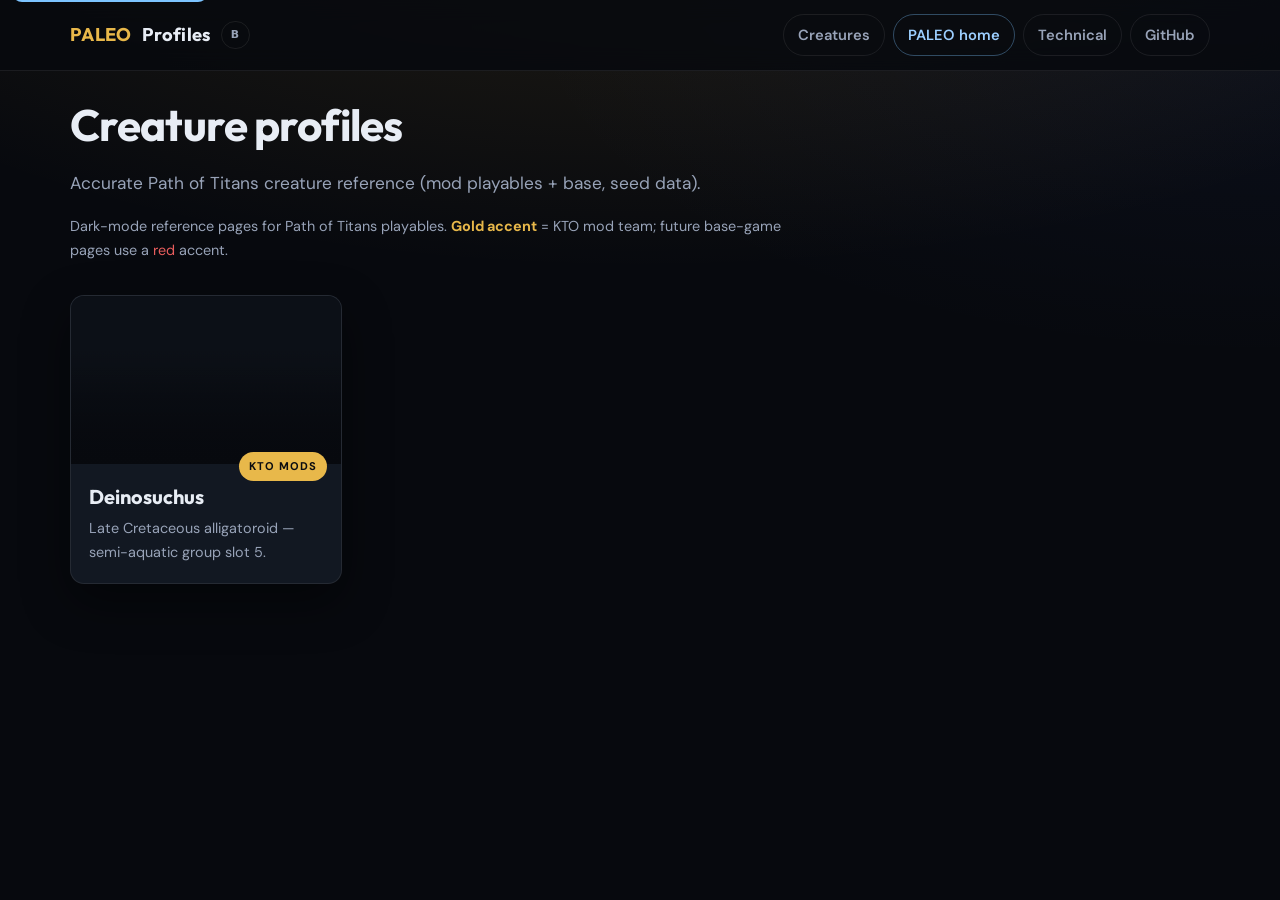
==== pages/profiles/index.html @ 763c5f29 "Add PALEO Profiles mini-site (KTODeino) Introduce a PALEO Profiles mini-site under pages/profiles: a" ====
<!doctype html>
<html lang="en">
<head>
  <meta charset="utf-8" />
  <meta name="viewport" content="width=device-width, initial-scale=1" />
  <title>PALEO Profiles | Creature reference</title>
  <meta name="description" content="PALEO Profiles — accurate Path of Titans mod playable reference combining wiki context with server curve data." />
  <link rel="stylesheet" href="css/profiles.css" />
</head>
<body class="theme-kto">
  <a class="skip-link" href="#mainContent">Skip to main content</a>
  <header class="profiles-nav">
    <div class="profiles-nav-inner">
      <a class="profiles-brand" href="index.html"><span class="accent">PALEO</span> Profiles <span class="profiles-brand-badge">β</span></a>
      <nav class="profiles-links" aria-label="Profiles">
        <a href="index.html" aria-current="page">Creatures</a>
        <a class="home-link" href="../index.html">PALEO home</a>
        <a href="../technical.html">Technical</a>
        <a href="https://github.com/PALEO-AI-System/PALEO" target="_blank" rel="noopener noreferrer">GitHub</a>
      </nav>
    </div>
  </header>

  <main class="wrap" id="mainContent">
    <div class="dashboard-hero">
      <h1>Creature profiles</h1>
      <p id="dashboard-subtitle" class="lead">Loading…</p>
      <p class="muted">
        Dark-mode reference pages for Path of Titans playables. <strong class="theme-kto" style="color: var(--accent)">Gold accent</strong> = KTO mod team;
        future base-game pages use a <span style="color: #e85d5d">red</span> accent.
      </p>
    </div>
    <div id="creature-grid" class="dashboard-grid" aria-live="polite"></div>
  </main>

  <script src="js/dashboard.js" defer></script>
</body>
</html>
---- pages/profiles/css/profiles.css ----
/* PALEO Profiles — standalone wiki aesthetic (dark-first) */
@import url("https://fonts.googleapis.com/css2?family=DM+Sans:ital,opsz,wght@0,9..40,400;0,9..40,500;0,9..40,600;0,9..40,700;1,9..40,400&family=Outfit:wght@450;500;600;700&display=swap");

:root {
  --bg-deep: #07090e;
  --bg: #0c1017;
  --bg-elev: #121822;
  --bg-hover: #1a2230;
  --ink: #e8edf5;
  --ink-soft: #98a3b8;
  --line: rgba(255, 255, 255, 0.08);
  --focus: #7cc4ff;
  --radius: 14px;
  --shadow: 0 18px 48px rgba(0, 0, 0, 0.45);
  /* Default accent (overridden per theme) */
  --accent: #e8b84a;
  --accent-dim: rgba(232, 184, 74, 0.14);
  --accent-glow: rgba(232, 184, 74, 0.35);
  --danger: #e85d5d;
  --danger-dim: rgba(232, 93, 93, 0.14);
  --font-display: "Outfit", system-ui, sans-serif;
  --font-body: "DM Sans", system-ui, sans-serif;
}

.theme-kto {
  --accent: #e8b84a;
  --accent-2: #f0ca6c;
  --accent-dim: rgba(232, 184, 74, 0.14);
  --accent-glow: rgba(232, 184, 74, 0.4);
}

.theme-base {
  --accent: #e85d5d;
  --accent-2: #ff7a7a;
  --accent-dim: rgba(232, 93, 93, 0.14);
  --accent-glow: rgba(232, 93, 93, 0.35);
}

*,
*::before,
*::after {
  box-sizing: border-box;
}

html {
  scroll-behavior: smooth;
}

body {
  margin: 0;
  font-family: var(--font-body);
  font-optical-sizing: auto;
  background: var(--bg-deep);
  color: var(--ink);
  line-height: 1.65;
  min-height: 100vh;
  background-image:
    radial-gradient(ellipse 80% 50% at 50% -20%, var(--accent-dim), transparent),
    radial-gradient(ellipse 60% 40% at 100% 0%, rgba(80, 120, 255, 0.06), transparent);
}

a {
  color: var(--accent-2, var(--accent));
  text-decoration-thickness: 1px;
  text-underline-offset: 3px;
}

a:hover {
  color: var(--ink);
}

.skip-link {
  position: absolute;
  top: -48px;
  left: 12px;
  z-index: 200;
  padding: 10px 14px;
  background: var(--bg-elev);
  color: var(--ink);
  border: 2px solid var(--focus);
  border-radius: 10px;
  font-weight: 700;
}

.skip-link:focus {
  top: 10px;
}

/* Nav */
.profiles-nav {
  position: sticky;
  top: 0;
  z-index: 100;
  border-bottom: 1px solid var(--line);
  background: rgba(7, 9, 14, 0.82);
  backdrop-filter: blur(12px);
}

.profiles-nav-inner {
  max-width: 1180px;
  margin: 0 auto;
  padding: 14px 20px;
  display: flex;
  align-items: center;
  justify-content: space-between;
  gap: 12px;
  flex-wrap: wrap;
}

.profiles-brand {
  font-family: var(--font-display);
  font-weight: 700;
  font-size: 1.15rem;
  letter-spacing: 0.02em;
  display: flex;
  align-items: center;
  gap: 10px;
  color: var(--ink);
  text-decoration: none;
}

.profiles-brand span.accent {
  color: var(--accent);
}

.profiles-brand-badge {
  font-size: 0.68rem;
  font-weight: 600;
  text-transform: uppercase;
  letter-spacing: 0.12em;
  padding: 4px 9px;
  border-radius: 999px;
  border: 1px solid var(--line);
  color: var(--ink-soft);
}

.profiles-links {
  display: flex;
  flex-wrap: wrap;
  align-items: center;
  gap: 8px;
}

.profiles-links a {
  text-decoration: none;
  font-weight: 600;
  font-size: 0.92rem;
  padding: 8px 14px;
  border-radius: 999px;
  border: 1px solid var(--line);
  color: var(--ink-soft);
  background: transparent;
  transition: border-color 0.15s ease, color 0.15s ease, background 0.15s ease;
}

.profiles-links a:hover {
  color: var(--ink);
  border-color: var(--accent);
  background: var(--accent-dim);
}

.profiles-links a.home-link {
  border-color: rgba(124, 196, 255, 0.35);
  color: #9ccfff;
}

.wrap {
  max-width: 1180px;
  margin: 0 auto;
  padding: 28px 20px 72px;
}

h1,
h2,
h3 {
  font-family: var(--font-display);
  line-height: 1.2;
  letter-spacing: -0.02em;
  margin: 0 0 12px;
}

h1 {
  font-size: clamp(2rem, 4.5vw, 2.75rem);
}

h2 {
  font-size: 1.35rem;
  margin-top: 36px;
  padding-bottom: 8px;
  border-bottom: 1px solid var(--line);
  color: var(--ink);
}

h3 {
  font-size: 1.05rem;
  color: var(--accent);
  margin-top: 22px;
}

p,
li {
  color: var(--ink-soft);
  max-width: 72ch;
}

.lead {
  font-size: 1.08rem;
  color: var(--ink-soft);
  max-width: 65ch;
}

.muted {
  font-size: 0.9rem;
  color: var(--ink-soft);
}

/* Dashboard cards */
.dashboard-hero {
  margin-bottom: 32px;
}

.dashboard-hero h1 {
  margin-bottom: 8px;
}

.dashboard-grid {
  display: grid;
  grid-template-columns: repeat(auto-fill, minmax(270px, 1fr));
  gap: 18px;
}

.creature-card {
  display: block;
  text-decoration: none;
  border-radius: var(--radius);
  border: 1px solid var(--line);
  background: var(--bg-elev);
  overflow: hidden;
  box-shadow: var(--shadow);
  transition: transform 0.18s ease, border-color 0.18s ease, box-shadow 0.18s ease;
}

.creature-card:hover {
  transform: translateY(-4px);
  border-color: rgba(255, 255, 255, 0.14);
  box-shadow: 0 22px 56px rgba(0, 0, 0, 0.55), 0 0 0 1px var(--accent-glow);
}

.creature-card-image {
  aspect-ratio: 16 / 10;
  background: var(--bg);
  background-size: cover;
  background-position: center;
  position: relative;
}

.creature-card-image::after {
  content: "";
  position: absolute;
  inset: 0;
  background: linear-gradient(180deg, transparent 40%, rgba(7, 9, 14, 0.92) 100%);
}

.creature-card-body {
  padding: 16px 18px 18px;
  position: relative;
}

.creature-card-tag {
  position: absolute;
  top: -12px;
 right: 14px;
  font-size: 0.7rem;
  font-weight: 700;
  text-transform: uppercase;
  letter-spacing: 0.08em;
  padding: 5px 10px;
  border-radius: 999px;
  background: var(--accent);
  color: #0a0c10;
}

.creature-card.theme-base .creature-card-tag {
  background: var(--danger);
  color: #fff;
}

.creature-card-name {
  font-family: var(--font-display);
  font-weight: 700;
  font-size: 1.25rem;
  color: var(--ink);
  margin: 0 0 4px;
}

.creature-card-sub {
  font-size: 0.9rem;
  color: var(--ink-soft);
  margin: 0;
}

/* Profile hero */
.profile-hero {
  display: grid;
  grid-template-columns: 1fr 1.1fr;
  gap: 24px;
  align-items: stretch;
  margin-bottom: 32px;
}

@media (max-width: 880px) {
  .profile-hero {
    grid-template-columns: 1fr;
  }
}

.profile-hero-visual {
  border-radius: var(--radius);
  border: 1px solid var(--line);
  min-height: 280px;
  background-size: cover;
  background-position: center;
  box-shadow: var(--shadow);
  position: relative;
  overflow: hidden;
}

.profile-hero-visual::before {
  content: "";
  position: absolute;
  inset: 0;
  background: linear-gradient(135deg, var(--accent-dim), transparent 50%);
  pointer-events: none;
}

.profile-hero-text .eyebrow {
  font-size: 0.72rem;
  font-weight: 700;
  text-transform: uppercase;
  letter-spacing: 0.14em;
  color: var(--accent);
  margin-bottom: 8px;
}

.stat-chips {
  display: flex;
  flex-wrap: wrap;
  gap: 8px;
  margin: 16px 0;
}

.stat-chip {
  font-size: 0.82rem;
  font-weight: 600;
  padding: 6px 11px;
  border-radius: 8px;
  background: var(--bg-elev);
  border: 1px solid var(--line);
  color: var(--ink-soft);
}

.star-row {
  display: flex;
  flex-wrap: wrap;
  gap: 10px 20px;
  margin-top: 14px;
}

.star-item {
  font-size: 0.88rem;
  color: var(--ink-soft);
}

.star-item strong {
  color: var(--ink);
  display: block;
  font-size: 0.75rem;
  text-transform: uppercase;
  letter-spacing: 0.06em;
  margin-bottom: 2px;
}

.stars {
  color: var(--accent);
  letter-spacing: 1px;
}

/* Panels & tables */
.panel {
  background: var(--bg-elev);
  border: 1px solid var(--line);
  border-radius: var(--radius);
  padding: 18px 20px;
  margin: 16px 0 24px;
  box-shadow: 0 8px 28px rgba(0, 0, 0, 0.25);
}

.table-wrap {
  overflow-x: auto;
  margin: 12px 0;
  border-radius: 10px;
  border: 1px solid var(--line);
}

table.profile-table {
  width: 100%;
  border-collapse: collapse;
  font-size: 0.88rem;
}

table.profile-table th,
table.profile-table td {
  padding: 10px 12px;
  text-align: left;
  border-bottom: 1px solid var(--line);
}

table.profile-table th {
  font-family: var(--font-display);
  font-weight: 600;
  color: var(--ink);
  background: rgba(0, 0, 0, 0.25);
}

table.profile-table tr:last-child td {
  border-bottom: none;
}

table.profile-table td.num {
  font-variant-numeric: tabular-nums;
  white-space: nowrap;
}

/* Tabs */
.tab-bar {
  display: flex;
  flex-wrap: wrap;
  gap: 8px;
  margin-bottom: 12px;
}

.tab-btn {
  font-family: var(--font-body);
  font-weight: 600;
  font-size: 0.88rem;
  padding: 8px 14px;
  border-radius: 999px;
  border: 1px solid var(--line);
  background: var(--bg);
  color: var(--ink-soft);
  cursor: pointer;
  transition: background 0.15s ease, border-color 0.15s ease, color 0.15s ease;
}

.tab-btn:hover {
  color: var(--ink);
  border-color: var(--accent);
}

.tab-btn[aria-selected="true"] {
  background: var(--accent-dim);
  border-color: var(--accent);
  color: var(--accent);
}

.tab-panel[hidden] {
  display: none !important;
}

pre.curve-dump {
  font-family: ui-monospace, "Cascadia Code", monospace;
  font-size: 0.72rem;
  line-height: 1.45;
  padding: 16px;
  margin: 0;
  background: #05070b;
  color: #b8c5d9;
  overflow-x: auto;
  max-height: min(70vh, 520px);
  overflow-y: auto;
  white-space: pre-wrap;
  word-break: break-word;
}

/* Skins */
.skin-grid {
  display: grid;
  grid-template-columns: repeat(auto-fill, minmax(240px, 1fr));
  gap: 14px;
}

.skin-card {
  border: 1px solid var(--line);
  border-radius: var(--radius);
  padding: 14px;
  background: var(--bg);
}

.skin-card h4 {
  margin: 0 0 8px;
  font-family: var(--font-display);
  font-size: 1rem;
  color: var(--ink);
}

.skin-notes label {
  display: block;
  font-size: 0.78rem;
  font-weight: 600;
  text-transform: uppercase;
  letter-spacing: 0.06em;
  color: var(--ink-soft);
  margin-bottom: 6px;
  margin-top: 10px;
}

.skin-notes textarea {
  width: 100%;
  min-height: 64px;
  padding: 8px 10px;
  border-radius: 8px;
  border: 1px solid var(--line);
  background: var(--bg-deep);
  color: var(--ink);
  font-family: var(--font-body);
  font-size: 0.85rem;
  resize: vertical;
}

.skin-notes button {
  margin-top: 8px;
  font-weight: 600;
  font-size: 0.82rem;
  padding: 6px 12px;
  border-radius: 8px;
  border: 1px solid var(--accent);
  background: var(--accent-dim);
  color: var(--accent);
  cursor: pointer;
}

.skin-notes button:hover {
  background: rgba(232, 184, 74, 0.25);
}

/* Loadout */
.loadout-grid {
  display: grid;
  grid-template-columns: repeat(auto-fill, minmax(220px, 1fr));
  gap: 14px;
  margin-top: 12px;
}

.loadout-field label {
  display: block;
  font-size: 0.78rem;
  font-weight: 600;
  text-transform: uppercase;
  letter-spacing: 0.05em;
  color: var(--ink-soft);
  margin-bottom: 6px;
}

.loadout-field select {
  width: 100%;
  padding: 10px 12px;
  border-radius: 8px;
  border: 1px solid var(--line);
  background: var(--bg-deep);
  color: var(--ink);
  font-family: var(--font-body);
  font-size: 0.9rem;
}

.loadout-actions {
  display: flex;
  flex-wrap: wrap;
  gap: 10px;
  margin-top: 16px;
}

.loadout-actions button {
  font-weight: 600;
  font-size: 0.88rem;
  padding: 9px 16px;
  border-radius: 8px;
  border: 1px solid var(--line);
  background: var(--bg-elev);
  color: var(--ink);
  cursor: pointer;
}

.loadout-actions button.primary {
  border-color: var(--accent);
  background: var(--accent-dim);
  color: var(--accent);
}

.loadout-actions button:hover {
  border-color: var(--accent);
}

.loadout-status {
  margin-top: 12px;
  font-size: 0.88rem;
  color: var(--ink-soft);
}

/* Gallery */
.gallery-grid {
  display: grid;
  grid-template-columns: repeat(auto-fill, minmax(200px, 1fr));
  gap: 12px;
}

.gallery-item {
  border-radius: 10px;
  overflow: hidden;
  border: 1px solid var(--line);
  background: var(--bg);
}

.gallery-item img {
  width: 100%;
  aspect-ratio: 4 / 3;
  object-fit: cover;
  display: block;
}

.gallery-item figcaption {
  padding: 10px 12px;
  font-size: 0.82rem;
  color: var(--ink-soft);
}

.sources-list {
  font-size: 0.88rem;
  padding-left: 1.2em;
}

.sources-list li {
  margin-bottom: 8px;
}

.icon-inline {
  width: 28px;
  height: 28px;
  vertical-align: middle;
  margin-right: 6px;
  border-radius: 4px;
}

#profile-root.loading {
  opacity: 0.5;
  pointer-events: none;
}

.error-banner {
  background: var(--danger-dim);
  border: 1px solid var(--danger);
  color: #ffb4b4;
  padding: 14px 16px;
  border-radius: var(--radius);
  margin: 16px 0;
}

:focus-visible {
  outline: 2px solid var(--focus);
  outline-offset: 2px;
}

@media (prefers-reduced-motion: reduce) {
  *,
  *::before,
  *::after {
    transition-duration: 0.01ms !important;
  }
}
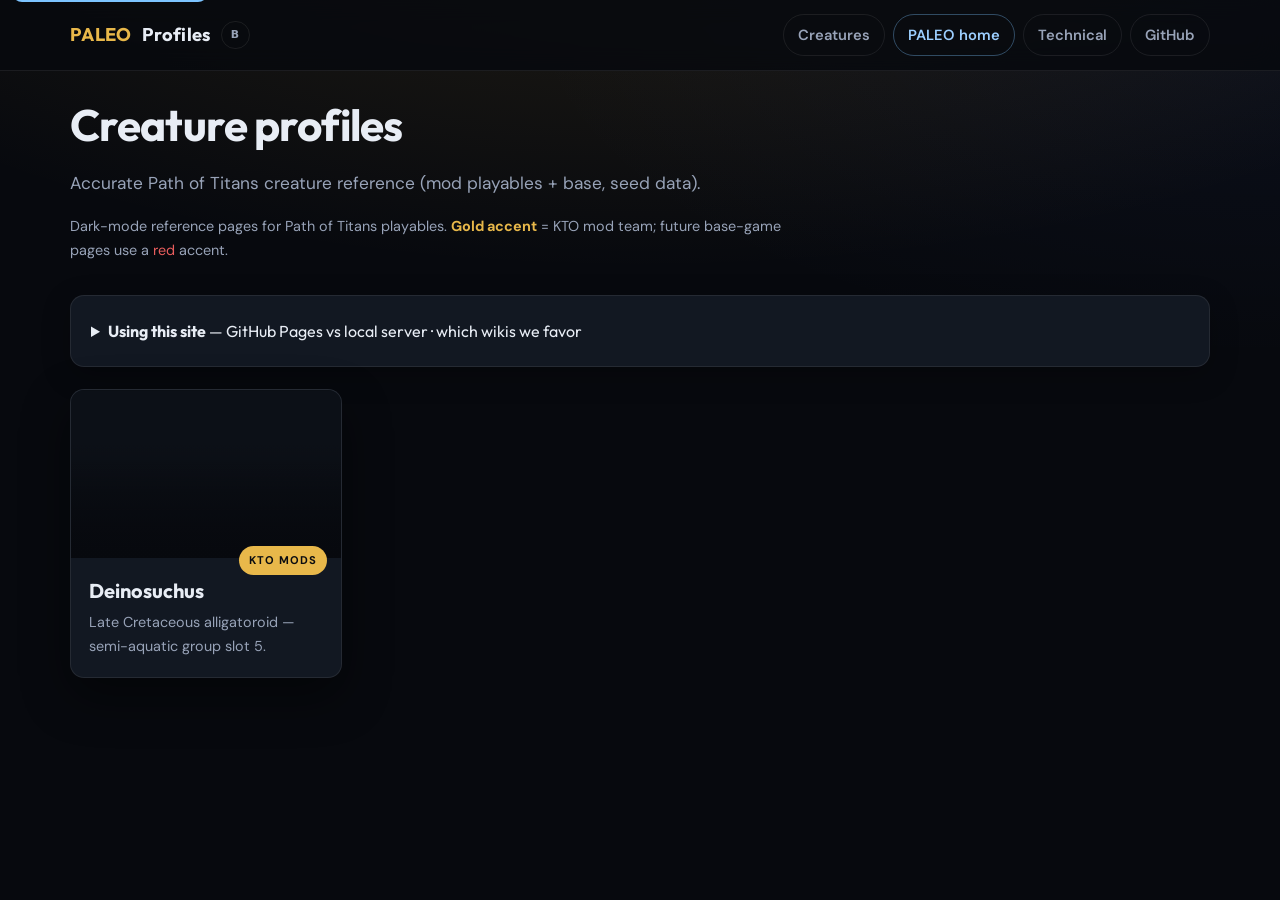
==== commit 991663e5: "Add Profiles how-to, update links & metadata Add an expandable "Using this site" how-to to pages/pro" ====
--- a/pages/profiles/index.html
+++ b/pages/profiles/index.html
@@ -30,6 +30,31 @@
         future base-game pages use a <span style="color: #e85d5d">red</span> accent.
       </p>
     </div>
+
+    <details class="panel profiles-howto">
+      <summary><strong>Using this site</strong> — GitHub Pages vs local server · which wikis we favor</summary>
+      <div class="profiles-howto-body">
+        <p>
+          <strong>GitHub Pages is enough for Profiles.</strong> These pages only need static files (HTML, JSON, curve text).
+          If you already have the PALEO site open on GitHub Pages, you do <em>not</em> need to run
+          <code>python scripts/serve_companion.py</code> just to browse creature profiles.
+          That local server is mainly for the <a href="../companion-hud.html">Companion HUD</a>, which calls
+          <code>/api/*</code> for the Instinct Agent-style endpoints (same idea as the HUD’s own “run Python locally” note).
+        </p>
+        <p>
+          <strong>Avoid <code>file://</code></strong> for Profiles: browsers block or restrict <code>fetch()</code> for local data files, so open the site over <code>https://</code> (Pages) or <code>http://127.0.0.1</code> (local static server) instead.
+        </p>
+        <p>
+          <strong>Wiki sources:</strong> For Path of Titans playables (base game and many mods), community updates on the
+          <a href="https://path-of-titans.fandom.com/" target="_blank" rel="noopener noreferrer">Path of Titans Fandom wiki</a>
+          are often more current than the separate Alderon-hosted modding portal (e.g. compare a base creature like
+          <a href="https://path-of-titans.fandom.com/wiki/Kaiwhekea" target="_blank" rel="noopener noreferrer">Kaiwhekea on Fandom</a>
+          with older portal pages). PALEO Profiles will <em>prefer Fandom for narrative tables</em> when we add base creatures,
+          and keep cross-checking numeric curves with guides like NexLink and your own game/server exports when precision matters.
+        </p>
+      </div>
+    </details>
+
     <div id="creature-grid" class="dashboard-grid" aria-live="polite"></div>
   </main>
 
--- a/pages/profiles/css/profiles.css
+++ b/pages/profiles/css/profiles.css
@@ -664,6 +664,41 @@
   margin: 16px 0;
 }
 
+/* Dashboard “how to use” expander */
+details.profiles-howto {
+  margin-bottom: 22px;
+}
+
+details.profiles-howto summary {
+  cursor: pointer;
+  font-family: var(--font-display);
+  color: var(--ink);
+  padding: 4px 0;
+}
+
+details.profiles-howto summary::-webkit-details-marker {
+  color: var(--accent);
+}
+
+.profiles-howto-body {
+  margin-top: 12px;
+  padding-top: 12px;
+  border-top: 1px solid var(--line);
+}
+
+.profiles-howto-body p {
+  font-size: 0.92rem;
+  margin-bottom: 12px;
+}
+
+.profiles-howto-body code {
+  font-size: 0.86em;
+  padding: 2px 6px;
+  border-radius: 6px;
+  background: var(--bg-deep);
+  border: 1px solid var(--line);
+}
+
 :focus-visible {
   outline: 2px solid var(--focus);
   outline-offset: 2px;
